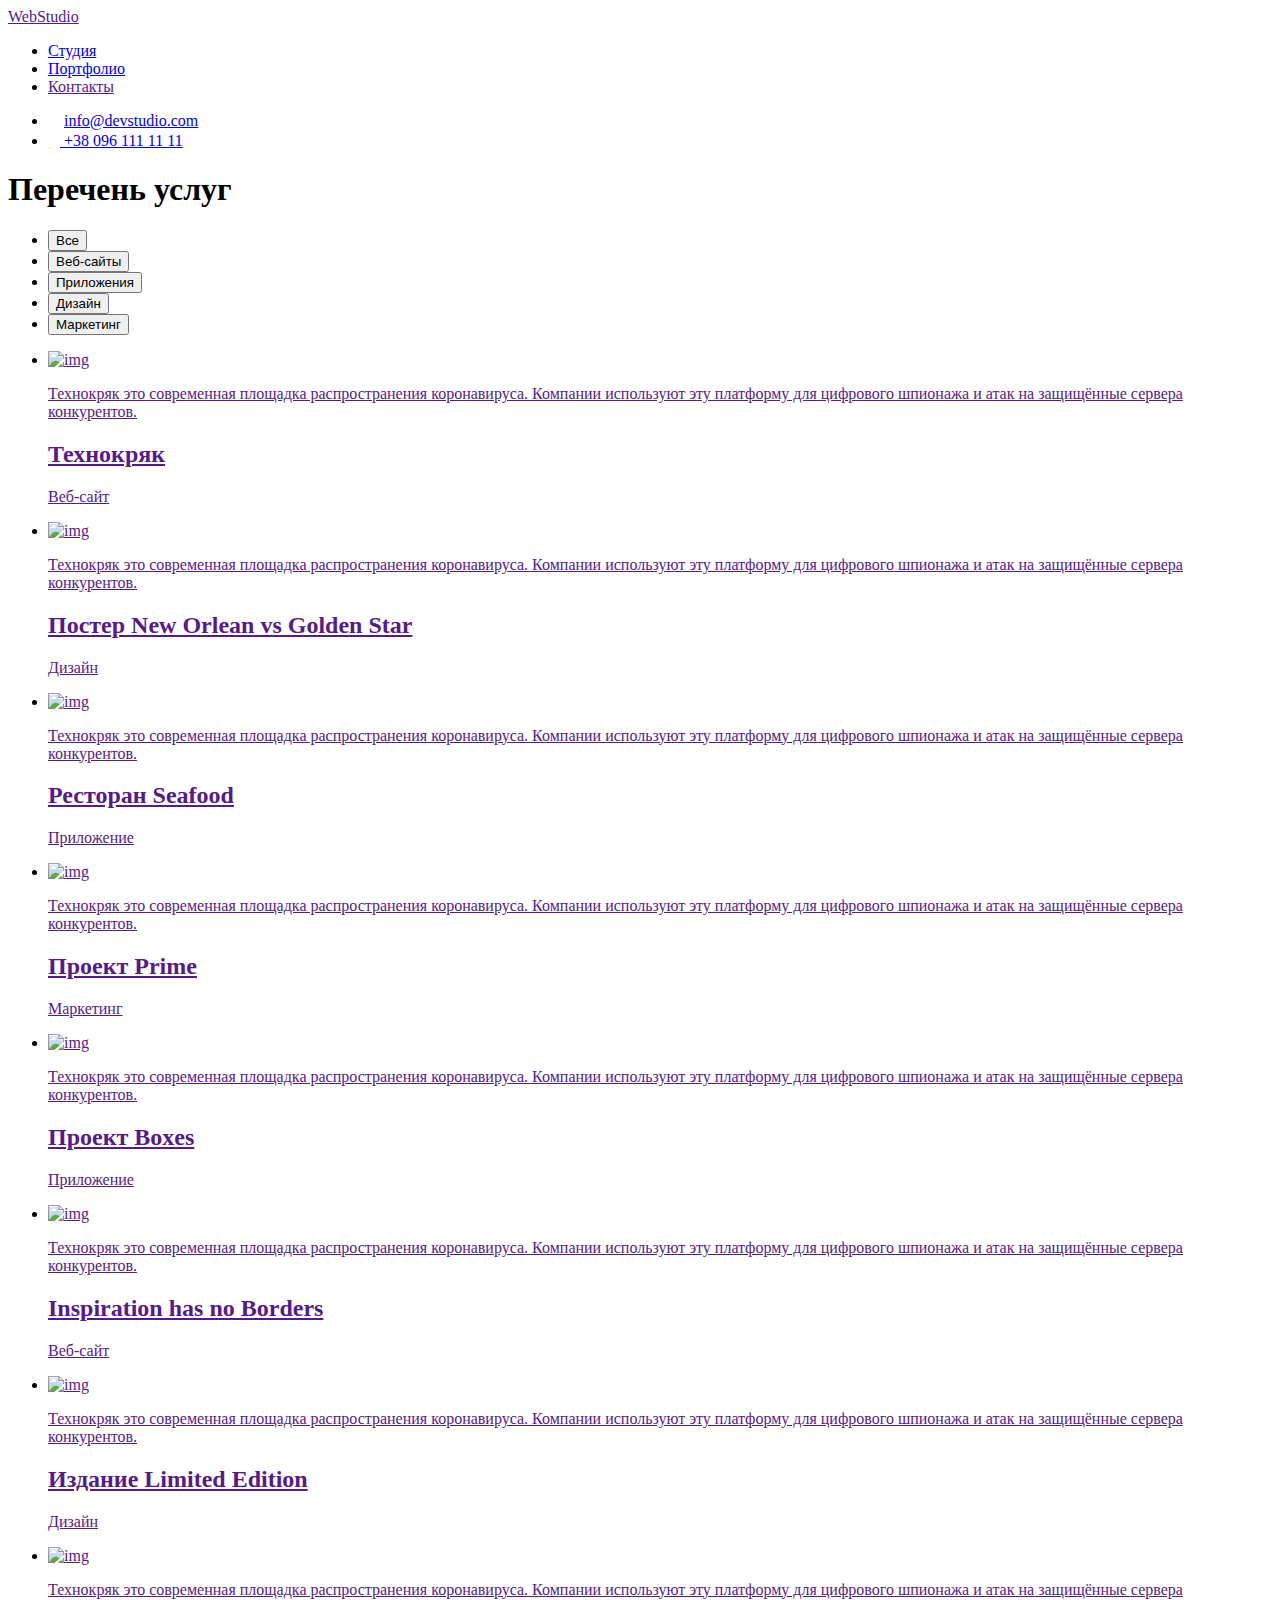
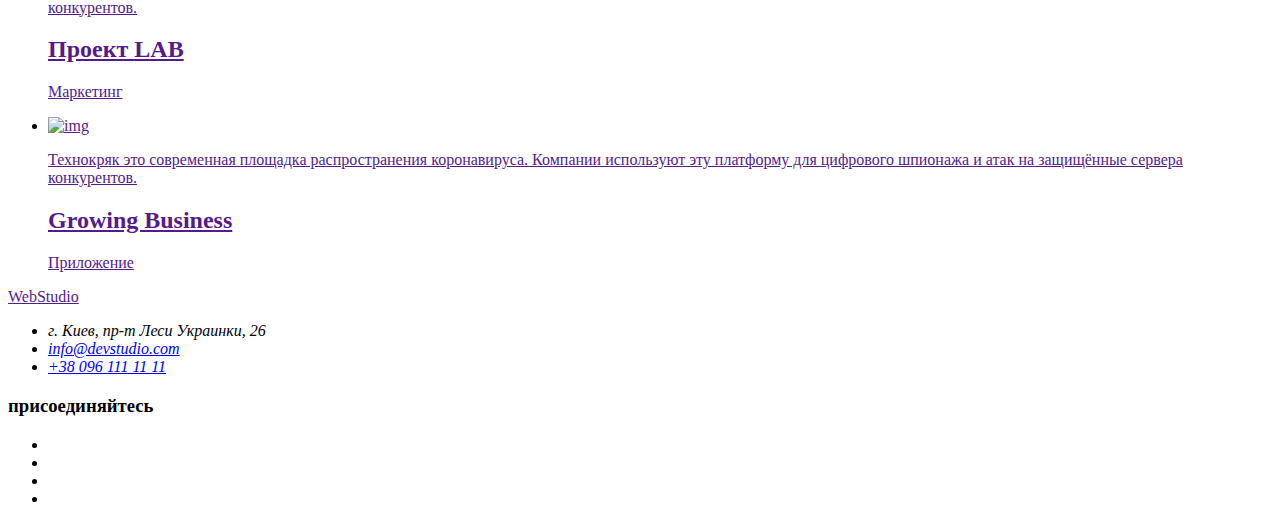
==== portfolio.html @ ac82018b "Create portfolio.html" ====
<!DOCTYPE html>
<html lang="en">

<head>
    <meta charset="UTF-8">
    <meta name="viewport" content="width=device-width, initial-scale=1.0">
    <title>Portfolio</title>
    <link rel="stylesheet" href="https://cdnjs.cloudflare.com/ajax/libs/modern-normalize/1.0.0/modern-normalize.min.css"
        integrity="sha512-ISS7cAi1PEhQ8jnbJpJZMd29NlhNj4AWYyLOSp2CE/CsHxTCu+r+t0D2yoJudVrd0/8fTVPUVDzY5Tvli75u/g=="
        crossorigin="anonymous" />
    <link
        href="https://fonts.googleapis.com/css2?family=Raleway:wght@700&family=Roboto:wght@400;500;700;900&display=swap"
        rel="stylesheet">
    <link rel="stylesheet" href="./CSS/style.css">
</head>

<body>
    <header class="header">
        <div class="cont">
            <div class="container">
                <nav class="link-nav">
                    <a href="./index.html"></a>
                    <a class="logo" href="">Web<span class="logoblak">Studio</span></a>
                    <ul class="site-nav">
                        <li>
                            <a class="link" href="./index.html">Студия</a>
                        </li>
                        <li>
                            <a class="link current" href="./portfolio.html">Портфолио</a>
                        </li>
                        <li>
                            <a class="link" href="">Контакты</a>
                        </li>
                    </ul>
                    <ul class="contact-nav">
                        <li>
                            <a class="lin" href="mailto:info@devstudio.com">
                                <svg class="icon mail" width="16" height="12">
                                    <use xlink:href="./images/icons.svg#envelope"></use>
                                </svg>info@devstudio.com

                            </a>
                        </li>
                        <li>
                            <a class="lin" href="tel:+380961111111">
                                <svg class="icon tel" width="12" height="16">
                                    <use xlink:href="./images/icons.svg#smartphone"></use>
                                </svg>
                                +38 096 111 11 11</a>
                        </li>
                    </ul>
                </nav>
            </div>
        </div>
    </header>
    <main>
        <section class="cards">
            <div class="container">
                <h1 class="visually-hidden">Перечень услуг</h1>
                <ul class="lists-btn">
                    <li class="list-btn"><button class="botton" type="button">Все</button></li>
                    <li class="list-btn"><button class="botton" type="button">Веб-сайты</button></li>
                    <li class="list-btn"><button class="botton" type="button">Приложения</button></li>
                    <li class="list-btn"><button class="botton" type="button">Дизайн</button></li>
                    <li class="list-btn"><button class="botton" type="button">Маркетинг</button></li>
                </ul>
                <ul class="card-set">
                    <li class="item-card">
                        <a href="">
                            <div class="cardsss">
                                <div class="card-thumb">
                                    <img src="./images/img.port/img9.jpg" alt="img">
                                    <div class="card-overlay">
                                        <p class="card-text"> Технокряк это современная площадка распространения
                                            коронавируса.
                                            Компании используют эту платформу для цифрового
                                            шпионажа и атак на защищённые сервера конкурентов.</p>
                                    </div>
                                </div>
                                <div class="card-product">
                                    <h2 class="product">Технокряк</h2>
                                    <p class="product-name">Веб-сайт</p>
                                </div>
                            </div>
                        </a>
                    </li>

                    <li class="item-card">
                        <a href="">
                            <div class="cardsss">
                                <div class="card-thumb">
                                    <img src="./images/img.port/img10.jpg" alt="img">
                                    <div class="card-overlay">
                                        <p class="card-text"> Технокряк это современная площадка распространения
                                            коронавируса.
                                            Компании используют эту платформу для цифрового
                                            шпионажа и атак на защищённые сервера конкурентов.</p>
                                    </div>
                                </div>
                                <div class="card-product">
                                    <h2 class="product">Постер New Orlean vs Golden Star</h2>
                                    <p class="product-name">Дизайн</p>
                                </div>
                            </div>
                        </a>
                    </li>

                    <li class="item-card">
                        <a href="">
                            <div class="cardsss">
                                <div class="card-thumb">
                                    <img src="./images/img.port/img11.jpg" alt="img">
                                    <div class="card-overlay">
                                        <p class="card-text"> Технокряк это современная площадка распространения
                                            коронавируса.
                                            Компании используют эту платформу для цифрового
                                            шпионажа и атак на защищённые сервера конкурентов.</p>
                                    </div>
                                </div>
                                <div class="card-product">
                                    <h2 class="product">Ресторан Seafood</h2>
                                    <p class="product-name">Приложение</p>
                                </div>
                            </div>
                        </a>
                    </li>

                    <li class="item-card">
                        <a href="">
                            <div class="cardsss">
                                <div class="card-thumb">
                                    <img src="./images/img.port/img12.jpg" alt="img">
                                    <div class="card-overlay">
                                        <p class="card-text"> Технокряк это современная площадка распространения
                                            коронавируса.
                                            Компании используют эту платформу для цифрового
                                            шпионажа и атак на защищённые сервера конкурентов.</p>
                                    </div>
                                </div>
                                <div class="card-product">
                                    <h2 class="product">Проект Prime</h2>
                                    <p class="product-name">Маркетинг</p>
                                </div>
                            </div>
                        </a>
                    </li>

                    <li class="item-card">
                        <a href="">
                            <div class="cardsss">
                                <div class="card-thumb">
                                    <img src="./images/img.port/img13.jpg" alt="img">
                                    <div class="card-overlay">
                                        <p class="card-text"> Технокряк это современная площадка распространения
                                            коронавируса.
                                            Компании используют эту платформу для цифрового
                                            шпионажа и атак на защищённые сервера конкурентов.</p>
                                    </div>
                                </div>
                                <div class="card-product">
                                    <h2 class="product">Проект Boxes</h2>
                                    <p class="product-name">Приложение</p>
                                </div>
                            </div>
                        </a>
                    </li>

                    <li class="item-card">
                        <a href="">
                            <div class="cardsss">
                                <div class="card-thumb">
                                    <img src="./images/img.port/img14.jpg" alt="img">
                                    <div class="card-overlay">
                                        <p class="card-text"> Технокряк это современная площадка распространения
                                            коронавируса.
                                            Компании используют эту платформу для цифрового
                                            шпионажа и атак на защищённые сервера конкурентов.</p>
                                    </div>
                                </div>
                                <div class="card-product">
                                    <h2 class="product">Inspiration has no Borders</h2>
                                    <p class="product-name">Веб-сайт</p>
                                </div>
                            </div>
                        </a>
                    </li>

                    <li class="item-card">
                        <a href="">
                            <div class="cardsss">
                                <div class="card-thumb">
                                    <img src="./images/img.port/img15.jpg" alt="img">
                                    <div class="card-overlay">
                                        <p class="card-text"> Технокряк это современная площадка распространения
                                            коронавируса.
                                            Компании используют эту платформу для цифрового
                                            шпионажа и атак на защищённые сервера конкурентов.</p>
                                    </div>
                                </div>
                                <div class="card-product">
                                    <h2 class="product">Издание Limited Edition</h2>
                                    <p class="product-name">Дизайн</p>
                                </div>
                            </div>
                        </a>
                    </li>

                    <li class="item-card">
                        <a href="">
                            <div class="cardsss">
                                <div class="card-thumb">
                                    <img src="./images/img.port/img16.jpg" alt="img">
                                    <div class="card-overlay">
                                        <p class="card-text"> Технокряк это современная площадка распространения
                                            коронавируса.
                                            Компании используют эту платформу для цифрового
                                            шпионажа и атак на защищённые сервера конкурентов.</p>
                                    </div>
                                </div>
                                <div class="card-product">
                                    <h2 class="product">Проект LAB</h2>
                                    <p class="product-name">Маркетинг</p>
                                </div>
                            </div>
                        </a>
                    </li>

                    <li class="item-card">
                        <a href="">
                            <div class="cardsss">
                                <div class="card-thumb">
                                    <img src="./images/img.port/img17.jpg" alt="img">
                                    <div class="card-overlay">
                                        <p class="card-text"> Технокряк это современная площадка распространения
                                            коронавируса.
                                            Компании используют эту платформу для цифрового
                                            шпионажа и атак на защищённые сервера конкурентов.</p>
                                    </div>
                                </div>
                                <div class="card-product">
                                    <h2 class="product">Growing Business</h2>
                                    <p class="product-name">Приложение</p>
                                </div>
                            </div>
                        </a>
                    </li>
                </ul>
            </div>
        </section>
    </main>
    <footer class="footer">
        <div class="container">
            <div class="footer-container">
                <div class="footer-list">
                    <a class="log" href="">Web<span class="logowhite">Studio</span></a>
                    <address>
                        <ul>
                            <li class="address"> г. Киев, пр-т Леси Украинки, 26</li>
                            <li> <a class="mail-nomber" href="mailto:info@devstudio.com">info@devstudio.com</a></li>
                            <li> <a class="mail-nomber" href="tel:+380961111111">+38 096 111 11 11</a></li>
                        </ul>
                    </address>
                </div>
                <div class="socialnetworks">
                    <h3 class="join">присоединяйтесь</h3>
                    <ul class="join-list">
                        <li class="icon-futer">
                            <a class="icon-inst" href="#"></a>
                        </li>
                        <li class="icon-futer">
                            <a class="icon-tvit" href="#"></a>
                        </li>
                        <li class="icon-futer">
                            <a class="icon-feis" href="#"></a>
                        </li>
                        <li class="icon-futer">
                            <a class="icon-lidin" href="#"></a>
                        </li>
                    </ul>
                </div>
            </div>
        </div>
    </footer>
</body>

</html>
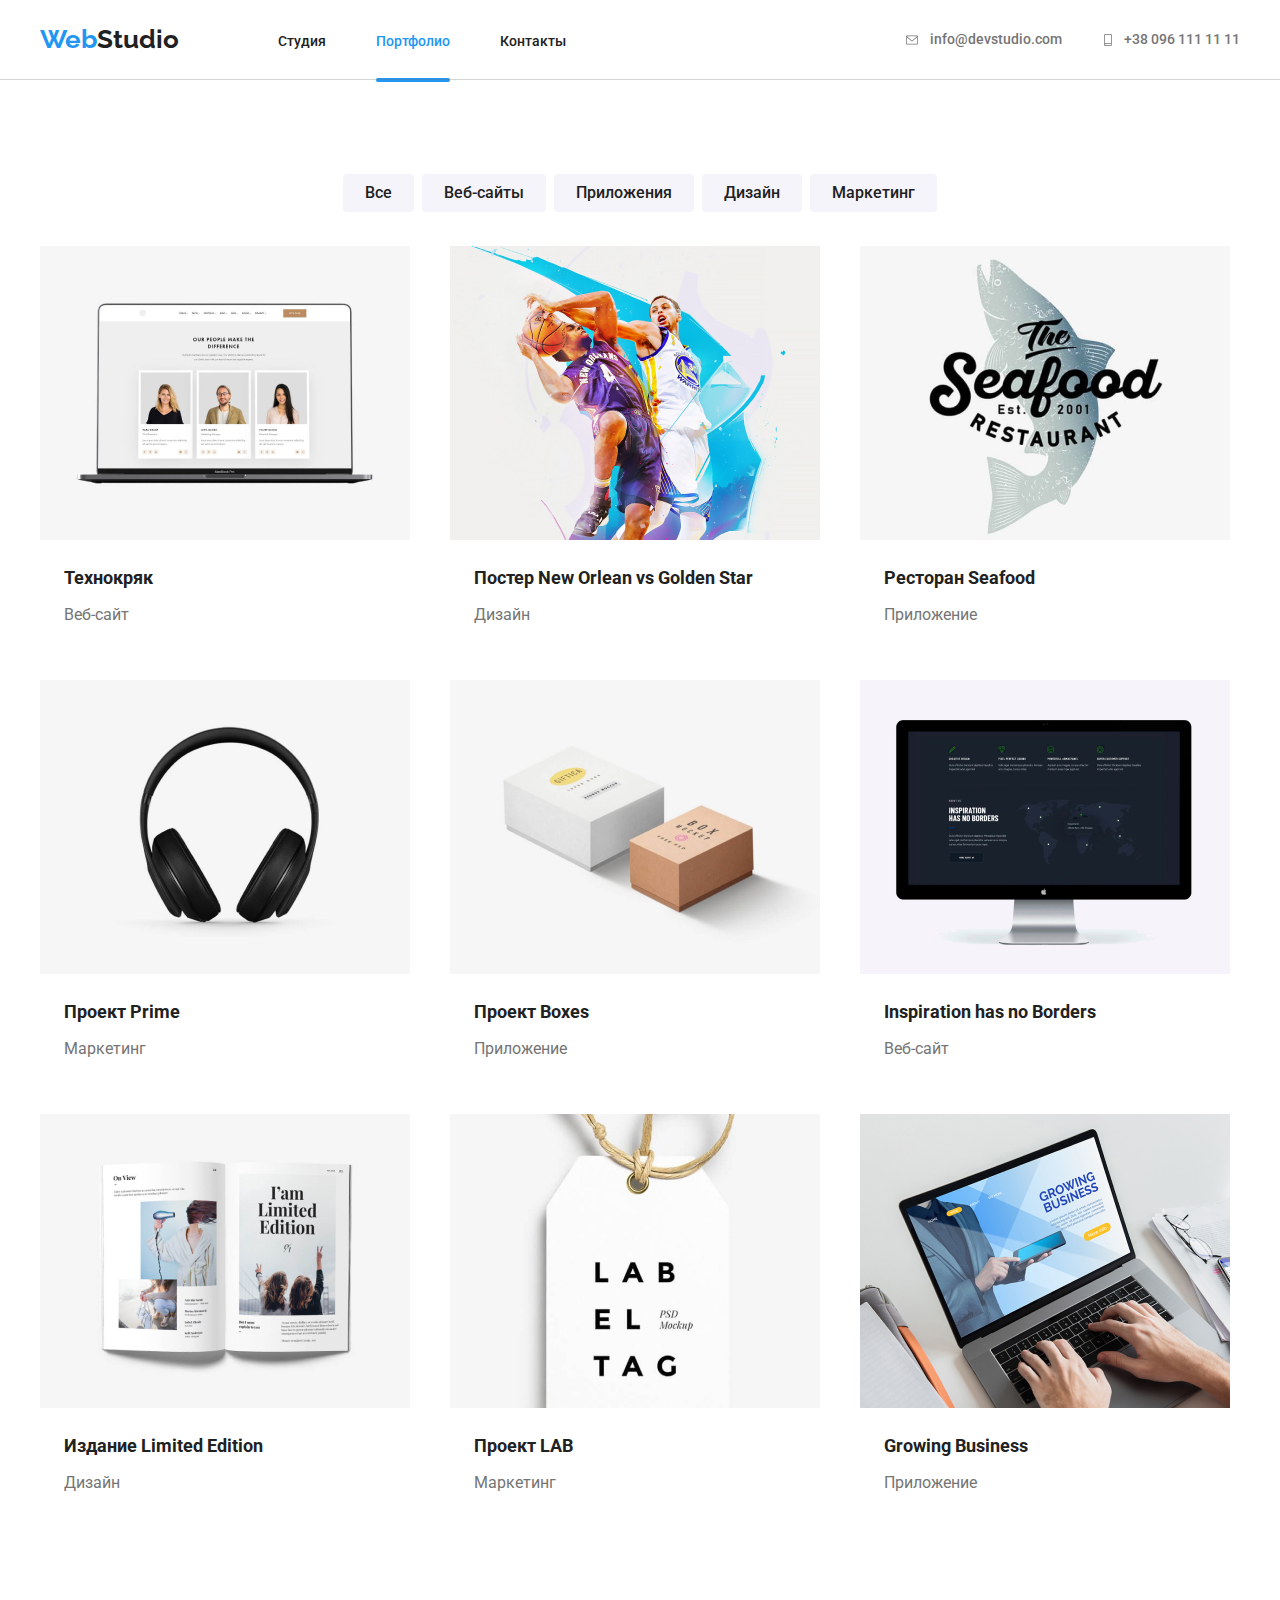
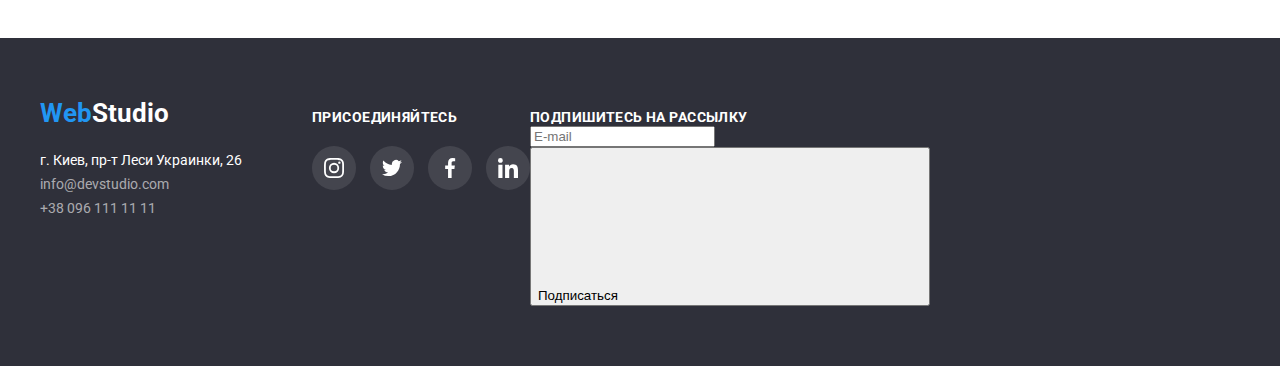
==== commit 636f3434: "Update portfolio.html" ====
--- a/portfolio.html
+++ b/portfolio.html
@@ -278,6 +278,21 @@
                         </li>
                     </ul>
                 </div>
+                <div class="subscription">
+
+                    <h3 class="join">Подпишитесь на рассылку</h3>
+                    <form class="subscription-form">
+                        <input class="subscription-input" type="email" placeholder="E-mail" />
+                        <div class="tu">
+                            <button class="subscription-button" type="submit">Подписаться
+                                <svg class="svgsend">
+                                    <use xlink:href="./images/icons.svg#send">
+                                    </use>
+                                </svg>
+                            </button>
+                        </div>
+                    </form>
+                </div>
             </div>
         </div>
     </footer>
--- a/CSS/style.css
+++ b/CSS/style.css
@@ -0,0 +1,810 @@
+
+:root {
+  --blu-text: #2196F3;
+  --blak-text: #212121;
+  --grey-text: #757575;
+  --white-text: #FFFFFF;
+  --text-color: rgba(255, 255, 255, 0.6);
+  --card-set: 30px;
+  --fon-icon-sum: #F5F4FA;
+  --color-icon: #AFB1B8;
+}
+
+body {
+  font-family: Roboto,sans-serif;
+  font-style: normal;
+  margin: 0;
+}
+
+.container {
+
+  width: 1200px;
+  margin: 0 auto;
+  padding-left: 15px;
+  padding-right: 15px;
+
+  /* outline: 2px solid tomato;*/
+}
+
+ul {
+  padding: 0;
+  margin: 0;
+  list-style: none;
+}
+
+p,
+h1,
+h2,
+h3 {
+  margin: 0;
+}
+
+img {
+  display: block;
+  max-width: 100%;
+  height: auto;
+}
+
+.btn {
+  padding: 9px 32px 9px 32px;
+  display: inline-block;
+  color: var(--white-text);
+
+  /*background-color: var(--blu-text);*/
+  /*box-shadow: 0px 4px 4px rgba(0, 0, 0, 0.15);*/
+  border-radius: 4px;
+
+  font-style: normal;
+  font-weight: 700;
+  font-size: 16px;
+  line-height: 1.87;
+}
+
+header.container, { 
+  display: flex;
+}
+
+.cont {
+  position: relative;
+}
+
+.cont::after {
+  content: "";
+  position: absolute;
+  display: block;
+  width: 100%;
+  height: 1px;
+  left: 0;
+  bottom: 0;
+  background-color: rgba(117, 117, 117,0.3);
+}
+
+.link-nav,
+.site-nav,
+.contact-nav {
+  display: flex;
+}
+
+.site-nav {
+  margin-right: auto;
+}
+
+.site-nav li:nth-child(n+2) {
+  margin-left: 50px;
+} 
+
+.contact-nav li:first-child {
+  margin-right: 40px;
+}
+
+.link-nav {
+  align-items: center;
+}
+
+.header {
+  background-color: #FFFFFF;  
+}
+
+.logo {
+  margin-right: 93px;
+  width: 145px;
+  padding-top: 24px;
+  padding-bottom: 25px;
+  display: inline-block;
+
+  color: var(--blu-text);
+  font-family: Raleway,sans-serif;
+  font-style: normal;
+  font-weight: 700;
+  font-size: 26px;
+  line-height: 1.2;
+  text-decoration: none;
+ 
+}
+
+.logoblak {
+  color: var(--blak-text);
+  font-style: normal;
+  font-weight: bold;
+  font-size: 26px;
+  line-height: 1.2;
+  
+}
+
+
+.site-nav .link.current{
+  color: var(--blu-text);
+} 
+
+.link {
+  margin-top: 32px 16px;
+  display: inline-block;
+   
+  position: relative;
+ 
+  
+  color: var(--blak-text);
+  font-style: normal;
+  font-weight: 500;
+  font-size: 14px;
+  line-height: 1.14;
+  text-decoration: none;
+
+  transition: color 250ms cubic-bezier(0.4, 0, 0.2, 1);
+}
+
+.link:hover {
+  color: var(--blu-text);
+}
+
+
+.link::after{
+  content: "";
+  position: absolute;
+  display: block;
+  width: 100%;
+  height: 4px;
+  left: 0;
+  bottom: -32px;
+  background-color: var(--blu-text);
+  border-radius: 2px;
+  transition: opacity 250ms cubic-bezier(0.4, 0, 0.2, 1);
+  opacity: 0;
+  
+}
+
+.site-nav .link.current::after{
+  opacity: 1;
+}
+
+.link:hover::after {
+  opacity: 1;
+}
+
+
+.lin {
+  padding: 32px 0px;
+  display: flex;
+  align-items: center;
+
+  color: var(--grey-text);
+  font-style: normal;
+  font-weight: 500;
+  font-size: 14px;
+  line-height: 1.14;
+  text-decoration: none;
+
+  transition: color 250ms cubic-bezier(0.4, 0, 0.2, 1);
+}
+
+
+.lin:hover{
+  color: var(--blu-text); 
+  
+}
+
+.mail {
+  fill: currentColor;
+  margin-right: 10px;
+  
+}
+
+.tel{
+  fill: currentColor;
+  margin-right: 10px;
+ 
+}
+
+.section-background {
+
+  padding-top: 200px;
+  padding-bottom: 200px;
+  text-align: center;
+  background-color: #2F303A;
+
+  height: 600px;
+  max-width: 1600px;
+  margin-left: auto;
+  margin-right: auto;
+  background-image: linear-gradient(to right,
+  rgba(47, 48, 58, 0.4),rgba(47, 48, 58, 0.4)),
+    url("../images/heroiimg.jpg");
+  background-size: auto;
+  background-position: center;
+  background-repeat: no-repeat 
+}
+
+.section {
+  margin-bottom: 39px;
+
+  color: var(--white-text);
+  font-style: normal;
+  font-weight: 900;
+  font-size: 44px;
+  line-height: 1.36;
+  
+}
+
+.section-btn {
+  margin: 0 auto;
+  display: inline-block;
+  background-color: var(--blu-text);
+
+  color: var(--white-text);
+  font-style: normal;
+  font-weight: 700;
+  font-size: 16px;
+  line-height: 1.87;
+  text-decoration: none;
+}
+
+.list-text-list {
+  padding-top: 57px;
+}
+
+.list-item-li:nth-child(n + 2){
+  margin-left: 30px;
+  display: block;
+}
+
+.icon-sum {
+  padding: 25px 100px;
+  margin-bottom: 30px;
+  background-color: var(--fon-icon-sum);
+}
+
+.list-item {
+  justify-content: space-between;
+  display: flex;
+
+  /*outline: 2px solid tomato;*/
+}
+ 
+.list {
+  margin-bottom: 10px;
+
+  color: var(--blak-text);
+  font-style: normal;
+  font-weight: bold;
+  font-size: 14px;
+  line-height: 1.14;
+}
+
+.list-text {
+  color: var(--grey-text);
+  font-style: normal;
+  font-weight: normal;
+  font-size: 14px;
+  line-height: 1.7;
+}
+
+.images {
+  padding-top: 106px;
+}
+
+.bold {
+  margin-bottom: 50px;
+
+  color: var(--blak-text); 
+  font-style: normal;
+  font-weight: bold;
+  font-size: 36px;
+  line-height: 1.17;
+  text-align: center;
+}
+
+.list-img {
+  display: flex;
+}
+
+.li-img {
+  position: relative;
+
+  margin-right: 30px;
+  display: block;
+}
+
+.img-thumb {
+  position: relative;
+}
+
+.img-thumb::before {
+  position: absolute;
+  display: inline-block;
+  content: "";
+  width: 100%;
+  height: 70px;
+  bottom: 0;
+ 
+  background-color: rgba(47, 48, 58, 0.8);
+  opacity: 1;
+}
+
+
+.text-img {
+  position: absolute;
+  bottom: 27px;
+  left: 82px;
+
+  font-style: normal;
+  font-weight: bold;
+  font-size: 14px;
+  line-height: 1.14;
+  text-align: center;
+  letter-spacing: 0.03em;
+  text-transform: uppercase;
+
+  color: var(--white-text);
+}
+
+.staff {
+  padding-top: 94px;
+  padding-bottom: 94px ;
+  background-color: #F5F4FA;
+}
+
+.staff-list {
+  display: inline-flex;
+}
+
+.staff-li {
+  box-shadow: 0px 1px 3px rgba(0, 0, 0, 0.12), 0px 1px 1px rgba(0, 0, 0, 0.14), 0px 2px 1px rgba(0, 0, 0, 0.2);
+}
+
+.staff-li:nth-child(n+2){
+  margin-left: 30px;
+}
+
+.staff-text {
+  padding: 30px 32px 30px 32px; ;
+  text-align: center;
+}
+
+.staff-people {
+  margin-bottom: 10px;
+
+  color: var(--blak-text);
+  font-style: normal;
+  font-weight: 500;
+  font-size: 16px;
+  line-height: 1.19;
+}
+
+.profession {
+  margin-bottom: 16px;
+
+  color: var(--grey-text);
+  font-style: normal;
+  font-weight: normal;
+  font-size: 16px;
+  line-height: 1.19;
+}
+
+.social-icons {
+  display: inline-flex ;
+
+  /*padding: 0px 32px 30px 32px;*/ 
+}
+
+.icon-line:nth-child(n+2){
+  margin-left: 10px;
+}
+
+.animals-link {
+  display: flex;
+  width: 44px;
+  height: 44px;
+  justify-content: center;
+  align-items: center;
+  color: var(--color-icon) ;
+
+  transition: color 250ms cubic-bezier(0.4, 0, 0.2, 1),
+    background-color 250ms cubic-bezier(0.4, 0, 0.2, 1);
+    
+}
+
+.animals-link:hover,
+.animals-link:focus{
+  
+  background-color: var(--blu-text);
+  color: var(--white-text);
+  border-radius: 50%;
+}
+
+.animals-icon {
+  fill: currentColor;
+}
+
+.costomers {
+  padding-top: 95px;
+  padding-bottom: 94px;
+}
+
+.icon-clients {
+  padding: 0;
+  margin: 0;
+  list-style: none;
+  display: flex;
+ 
+}
+
+.icon-clients * { 
+  box-sizing: border-box;
+  border-radius: 4px;
+}
+
+
+.icon-clients :nth-child(n+2) {
+  margin-left: 30px
+}
+
+.client-link {
+  display: flex;
+  width: 170px;
+  height: 90px;
+  justify-content: center;
+  align-items: center;
+  color: var(--color-icon) ;
+  border: 1px solid var(--color-icon);
+
+  transition: color 250ms cubic-bezier(0.4, 0, 0.2, 1),
+    border 250ms cubic-bezier(0.4, 0, 0.2, 1);
+}
+
+.client-link:hover,
+.client-link:focus {
+  border: 1px solid var(--blu-text);
+  color: var(--blu-text); 
+}
+
+.client-icon {
+  fill: currentColor;
+}
+
+.footer {
+
+  /*margin-top: 100px;*/
+  padding-top: 60px;
+  padding-bottom: 60px;
+  background-color: #2F303A;
+}
+
+.log {
+  color: var(--blu-text);
+  font-style: normal;
+  font-weight: bold;
+  font-size: 26px;
+  line-height: 1.2;
+  text-decoration: none;
+
+  margin-bottom: 20px;
+  display: block;
+}
+
+.logowhite {
+  color: var(--white-text);
+  font-style: normal;
+  font-weight: bold;
+  font-size: 26px;
+  line-height: 1.19
+}
+
+
+.address {
+
+  color: var(--white-text);
+  font-style: normal;
+  font-weight: normal;
+  font-size: 14px;
+  line-height: 1.7;
+}
+
+.mail-nomber-m {
+  color: var(--text-color);
+  font-style: normal;
+  font-weight: normal;
+  font-size: 14px;
+  line-height: 1.7;
+  text-decoration: none;
+}
+
+.mail-nomber {
+  color: var(--text-color);
+  font-style: normal;
+  font-weight: normal;
+  font-size: 14px;
+  line-height: 1.7;
+  text-decoration: none;
+}
+
+.footer-container {
+  display: flex;
+  align-items: baseline;
+}
+
+.socialnetworks {
+  margin-left: 70px;
+
+  /* padding-left: 70px;
+  padding-top: 72px; */
+}
+
+.footer-list {
+  width: 231;
+}
+
+.join {
+  font-style: normal;
+  font-weight: 700;
+  font-size: 14px;
+  line-height: 1.14;
+  letter-spacing: 0.03em;
+  text-transform: uppercase; 
+  color: var(--white-text);
+
+}
+
+.join-list {
+  margin-top: 20px;
+}
+
+.icon-futer:nth-child(n+2) {
+  margin-left: 10px;
+}
+
+.icon-futer {
+  display: inline-block;
+  width: 44px;
+  height: 44px;
+  background-image: url("../images/icon.svg/instagram22.svg");
+  border-radius: 50%;
+  background-size: 20px;
+  background-repeat: no-repeat;
+  background-position: center;
+  background-color: rgba(255, 255, 255, 0.1);
+
+  transition: background-color 250ms cubic-bezier(0.4, 0, 0.2, 1);
+}
+
+.icon-futer:hover {
+  background-color: var(--blu-text);
+}
+
+.icon-futer:nth-child(1n+2) {
+  background-image: url("../images/icon.svg/twitter11.svg");
+}
+
+.icon-futer:nth-child(2n+3) {
+  background-image: url("../images/icon.svg/facebook11.svg");
+}
+
+.icon-futer:nth-child(3n+4) {
+  background-image: url("../images/icon.svg/linkedin11.svg");
+}
+
+.cards {
+  padding-top: 94px;
+  padding-bottom: 120px;
+}
+ 
+.list-btn:nth-child(n+2) {
+  margin-left: 8px;
+  
+}
+
+.lists-btn {
+  margin-bottom: 34px;
+  justify-content: center;
+  display: flex;
+}
+
+.list-btn :hover{
+  background-color: var(--blu-text);  
+}
+
+.botton {
+  margin: 0 auto;
+  display: inline-block;
+  
+
+  font-family: inherit;
+  color: var(--blak-text);
+  font-style: normal;
+  font-weight: 500;
+  font-size: 16px;
+  line-height: 1.62;
+  text-align: center;
+ 
+
+  background: #F5F4FA;
+  border-radius: 4px;
+  border: none;
+  padding: 6px 22px;
+
+  transition: color 250ms cubic-bezier(0.4, 0, 0.2, 1),
+    background-color 250ms cubic-bezier(0.4, 0, 0.2, 1);
+}
+
+.botton:hover {
+  color: var(--white-text); 
+}
+
+.card-set {
+  display: flex;
+  flex-wrap: wrap;
+
+  /*outline: 2px solid rgb(17, 68, 209);*/
+  list-style: none;
+
+  margin-left: calc( -1 * var(--card-set));
+  margin-top: calc( -1 * var(--card-set));
+}
+
+.item-card {
+  transition: box-shadow 250ms cubic-bezier(0.4, 0, 0.2, 1);
+}
+
+.item-card:hover {
+  box-shadow: 0px 1px 1px rgba(0, 0, 0, 0.12), 0px 4px 4px rgba(0, 0, 0, 0.06), 1px 4px 6px rgba(0, 0, 0, 0.16);
+}
+
+.card-set > .item-card {
+  flex-basis: calc(100% / 3 - 30px);
+  margin-left: var(--card-set);
+  margin-top: var(--card-set);
+
+  /*outline: 1px solid rgb(14, 241, 44);*/
+}
+
+
+.card-overlay {
+  position: absolute;
+ 
+  width: 100%;
+  height: 100%;
+  bottom: 0;
+  background-color: rgba(33, 150, 243, 0.9);
+  
+  transform: translateY(100%);
+  transition: transform 250ms cubic-bezier(0.4, 0, 0.2, 1);
+}
+
+.card-thumb {
+  position: relative;
+  overflow: hidden; 
+}
+
+.card-text {
+  position: absolute;
+
+  width: 322px;
+  top: 50%;
+  left: 50%;
+  transform: translate(-50%,-50%);
+
+  font-style: normal;
+  font-weight: normal;
+  font-size: 18px;
+  line-height: 1.55;
+  letter-spacing: 0.03em;
+  color: var(--white-text);
+}
+
+.cardsss:hover .card-overlay{
+  transform: translateY(0)
+}
+
+.card-product {
+  padding: 20px 24px;
+  text-decoration: none;
+} 
+
+*,
+*::before,
+*::after {
+  text-decoration: none;
+}
+
+.product{
+  color: var(--blak-text);
+  font-style: normal;
+  font-weight: bold;
+  font-size: 18px;
+  line-height: 2;
+  text-decoration: none;
+
+  /*outline: 1px solid rgb(14, 241, 44);*/
+}
+
+.product-name {
+  margin-top: 4px;
+
+  color: var(--grey-text);
+  font-style: normal;
+  font-weight: normal;
+  font-size: 16px;
+  line-height: 1.87;
+  text-decoration: none;
+
+  /* outline: 1px solid rgb(14, 241, 44);*/
+}
+
+.visually-hidden {
+  position: absolute;
+  width: 1px;
+  height: 1px;
+  margin: -1px;
+  border: 0;
+  padding: 0;
+  
+  white-space: nowrap;
+  clip-path: inset(100%);
+  clip: rect(0 0 0 0);
+  overflow: hidden;
+}
+
+.backdrop {
+  position: fixed;
+  left: 0;
+  top: 0;
+  width: 100%;
+  height: 100%;
+  background-color: rgba(0, 0, 0, 0.5);
+
+  opacity: 1;
+  transition: opacity 250ms cubic-bezier(0.4, 0, 0.2, 1);
+}
+
+.backdrop.is-hidden {
+  opacity: 0;
+  pointer-events: none;
+}
+
+.backdrop.is-hidden .modal {
+  transform: translate(-50%,-50%) scale(1.1);
+}
+
+.modal {
+  position: absolute;
+  min-width: 528px;
+  min-height: 581px;
+  background-color: var(--white-text);
+
+  top: 50%;
+  left: 50%;
+  transform: translate(-50%,-50%) scale(1);
+
+  transition: transform 250ms cubic-bezier(0.4, 0, 0.2, 1);
+}
+
+.close {
+  position: absolute;
+  margin-top: 8px;
+  margin-right: 8px;
+  right: 0;
+  width: 30px;
+  height: 30px;
+  background-image: url("../images/icon.svg/close-modal.svg");
+  background-position: center;
+}
+
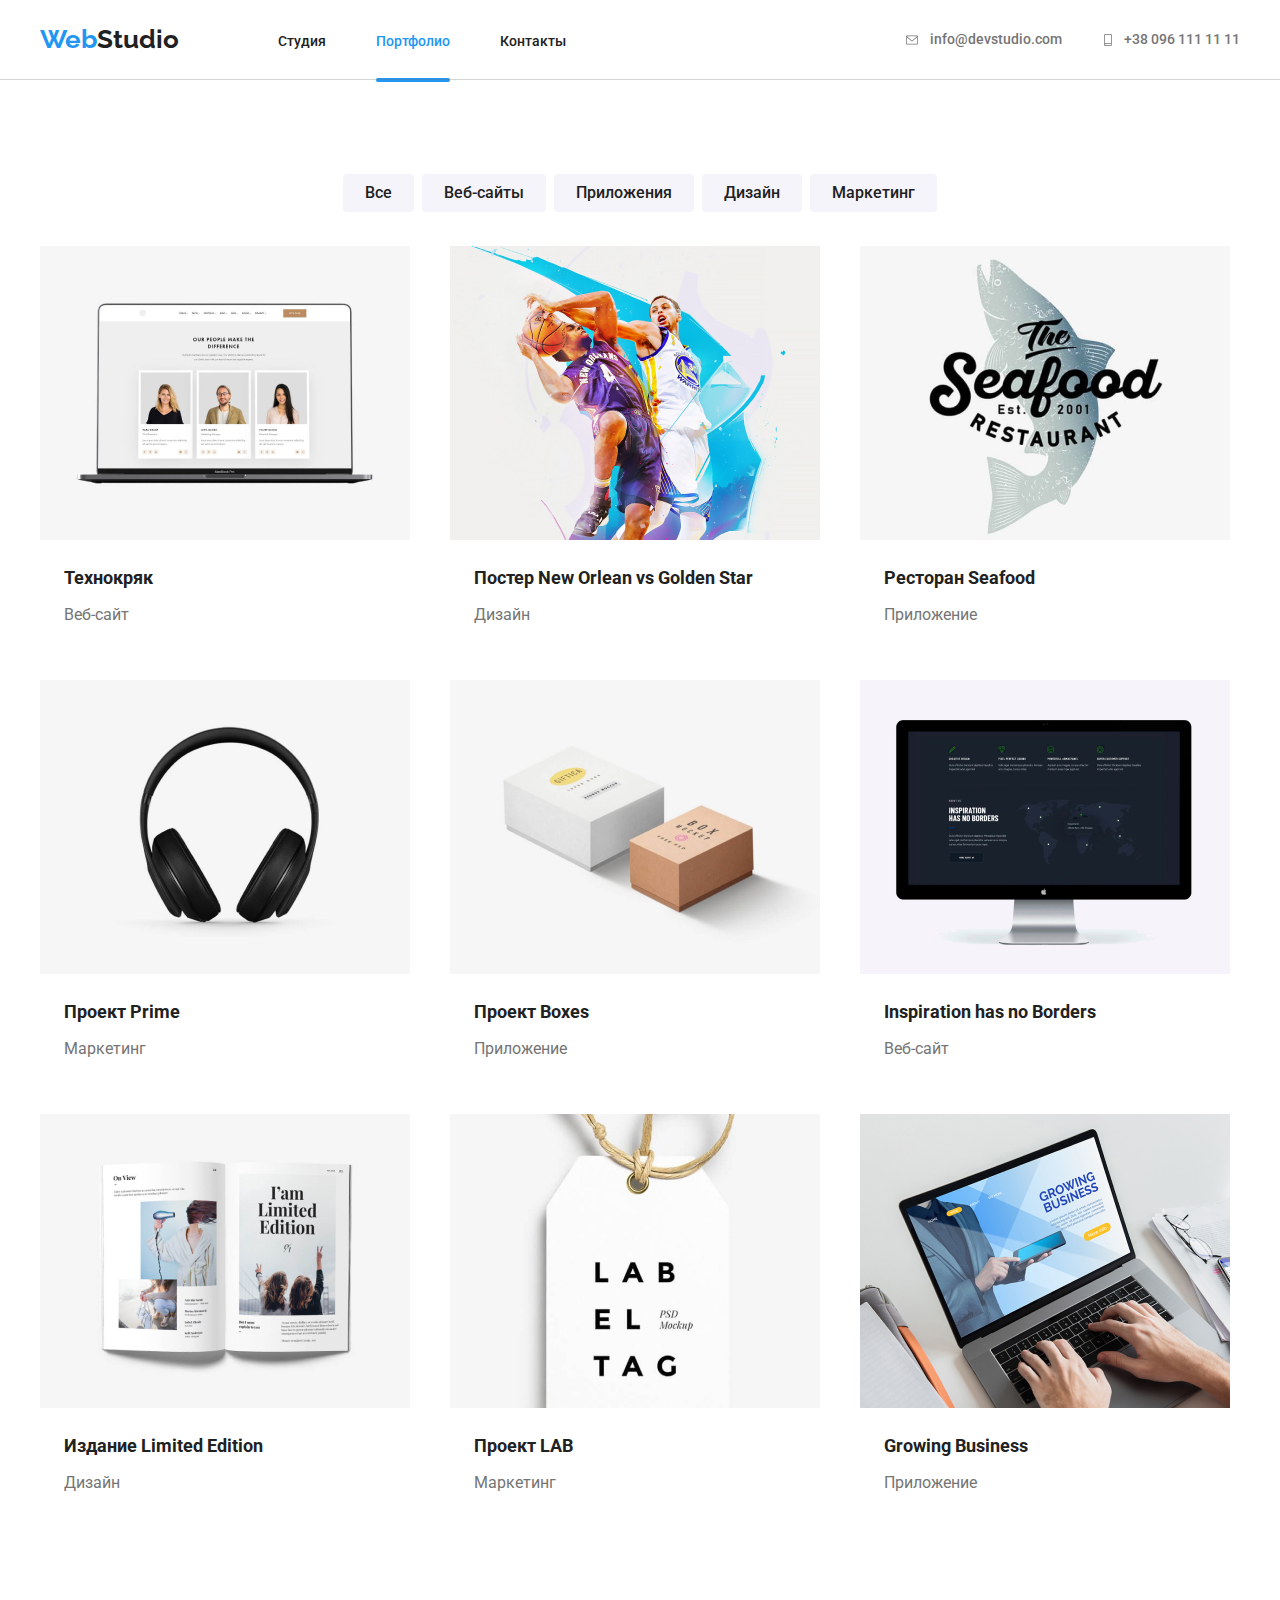
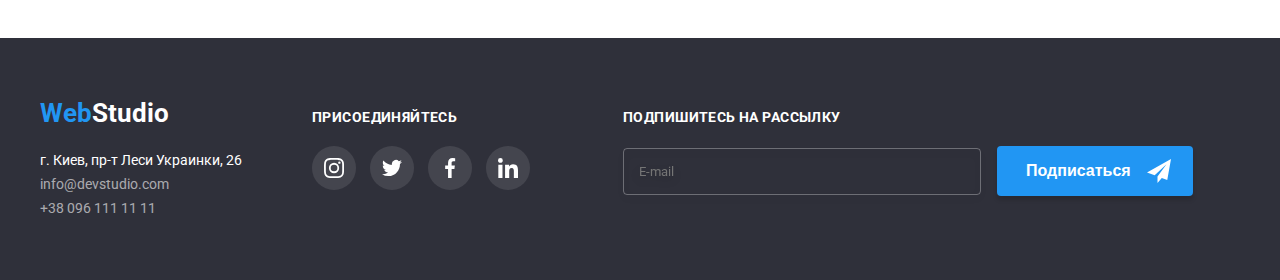
==== commit 95cf389b: "Update portfolio.html" ====
--- a/portfolio.html
+++ b/portfolio.html
@@ -67,7 +67,7 @@
                 <ul class="card-set">
                     <li class="item-card">
                         <a href="">
-                            <div class="cardsss">
+                            <article class="cardsss">
                                 <div class="card-thumb">
                                     <img src="./images/img.port/img9.jpg" alt="img">
                                     <div class="card-overlay">
@@ -81,13 +81,13 @@
                                     <h2 class="product">Технокряк</h2>
                                     <p class="product-name">Веб-сайт</p>
                                 </div>
-                            </div>
-                        </a>
-                    </li>
-
-                    <li class="item-card">
-                        <a href="">
-                            <div class="cardsss">
+                            </article>
+                        </a>
+                    </li>
+
+                    <li class="item-card">
+                        <a href="">
+                            <article class="cardsss">
                                 <div class="card-thumb">
                                     <img src="./images/img.port/img10.jpg" alt="img">
                                     <div class="card-overlay">
@@ -101,13 +101,13 @@
                                     <h2 class="product">Постер New Orlean vs Golden Star</h2>
                                     <p class="product-name">Дизайн</p>
                                 </div>
-                            </div>
-                        </a>
-                    </li>
-
-                    <li class="item-card">
-                        <a href="">
-                            <div class="cardsss">
+                                </darticle>
+                        </a>
+                    </li>
+
+                    <li class="item-card">
+                        <a href="">
+                            <article class="cardsss">
                                 <div class="card-thumb">
                                     <img src="./images/img.port/img11.jpg" alt="img">
                                     <div class="card-overlay">
@@ -121,13 +121,13 @@
                                     <h2 class="product">Ресторан Seafood</h2>
                                     <p class="product-name">Приложение</p>
                                 </div>
-                            </div>
-                        </a>
-                    </li>
-
-                    <li class="item-card">
-                        <a href="">
-                            <div class="cardsss">
+                            </article>
+                        </a>
+                    </li>
+
+                    <li class="item-card">
+                        <a href="">
+                            <article class="cardsss">
                                 <div class="card-thumb">
                                     <img src="./images/img.port/img12.jpg" alt="img">
                                     <div class="card-overlay">
@@ -141,13 +141,13 @@
                                     <h2 class="product">Проект Prime</h2>
                                     <p class="product-name">Маркетинг</p>
                                 </div>
-                            </div>
-                        </a>
-                    </li>
-
-                    <li class="item-card">
-                        <a href="">
-                            <div class="cardsss">
+                            </article>
+                        </a>
+                    </li>
+
+                    <li class="item-card">
+                        <a href="">
+                            <article class="cardsss">
                                 <div class="card-thumb">
                                     <img src="./images/img.port/img13.jpg" alt="img">
                                     <div class="card-overlay">
@@ -161,13 +161,13 @@
                                     <h2 class="product">Проект Boxes</h2>
                                     <p class="product-name">Приложение</p>
                                 </div>
-                            </div>
-                        </a>
-                    </li>
-
-                    <li class="item-card">
-                        <a href="">
-                            <div class="cardsss">
+                            </article>
+                        </a>
+                    </li>
+
+                    <li class="item-card">
+                        <a href="">
+                            <article class="cardsss">
                                 <div class="card-thumb">
                                     <img src="./images/img.port/img14.jpg" alt="img">
                                     <div class="card-overlay">
@@ -181,13 +181,13 @@
                                     <h2 class="product">Inspiration has no Borders</h2>
                                     <p class="product-name">Веб-сайт</p>
                                 </div>
-                            </div>
-                        </a>
-                    </li>
-
-                    <li class="item-card">
-                        <a href="">
-                            <div class="cardsss">
+                            </article>
+                        </a>
+                    </li>
+
+                    <li class="item-card">
+                        <a href="">
+                            <article class="cardsss">
                                 <div class="card-thumb">
                                     <img src="./images/img.port/img15.jpg" alt="img">
                                     <div class="card-overlay">
@@ -201,13 +201,13 @@
                                     <h2 class="product">Издание Limited Edition</h2>
                                     <p class="product-name">Дизайн</p>
                                 </div>
-                            </div>
-                        </a>
-                    </li>
-
-                    <li class="item-card">
-                        <a href="">
-                            <div class="cardsss">
+                            </article>
+                        </a>
+                    </li>
+
+                    <li class="item-card">
+                        <a href="">
+                            <article class="cardsss">
                                 <div class="card-thumb">
                                     <img src="./images/img.port/img16.jpg" alt="img">
                                     <div class="card-overlay">
@@ -221,13 +221,13 @@
                                     <h2 class="product">Проект LAB</h2>
                                     <p class="product-name">Маркетинг</p>
                                 </div>
-                            </div>
-                        </a>
-                    </li>
-
-                    <li class="item-card">
-                        <a href="">
-                            <div class="cardsss">
+                            </article>
+                        </a>
+                    </li>
+
+                    <li class="item-card">
+                        <a href="">
+                            <article class="cardsss">
                                 <div class="card-thumb">
                                     <img src="./images/img.port/img17.jpg" alt="img">
                                     <div class="card-overlay">
@@ -241,7 +241,7 @@
                                     <h2 class="product">Growing Business</h2>
                                     <p class="product-name">Приложение</p>
                                 </div>
-                            </div>
+                            </article>
                         </a>
                     </li>
                 </ul>
--- a/CSS/style.css
+++ b/CSS/style.css
@@ -602,6 +602,61 @@
   background-image: url("../images/icon.svg/linkedin11.svg");
 }
 
+.subscription {
+  margin-left: 93px;
+}
+
+.subscription-form {
+  margin-top: 20px;
+}
+
+.subscription-form .subscription-input {
+  background-color: transparent;
+}
+
+.subscription-input {
+  padding: 15px;
+  width: 358px;
+
+  border: 1px solid rgba(255, 255, 255, 0.3);
+  box-sizing: border-box;
+  filter: drop-shadow(0px 4px 4px rgba(0, 0, 0, 0.15));
+  border-radius: 4px;
+  font-family: inherit;
+  color: var(--white-text);
+}
+
+.tu {
+  position: relative;
+  display: inline-flex;
+}
+
+.subscription-button {
+  margin-left: 12px;
+  padding: 10px 62px 10px 29px;
+
+  font-style: normal;
+  font-weight: 700;
+  font-size: 16px;
+  line-height: 1.87;
+  color: var(--white-text);
+  background-color: var(--blu-text);
+  box-shadow: 0px 4px 4px rgba(0, 0, 0, 0.15);
+  border-radius: 4px;
+  border: none;
+}
+
+.svgsend {
+  position: absolute;
+  width: 24px;
+  height: 24px;
+  top: 50%;
+  right: 10px;
+  transform: translate(-50%,-50%);
+  
+  fill: currentColor;
+}
+
 .cards {
   padding-top: 94px;
   padding-bottom: 120px;
@@ -797,14 +852,182 @@
   transition: transform 250ms cubic-bezier(0.4, 0, 0.2, 1);
 }
 
+.modal-form {
+  position: relative;
+  display: inline-flex;
+  flex-direction: column;
+  max-width: 448px;
+  
+}
+
+.modal-form.input:hover {
+  border-color: currentColor;
+}
+
 .close {
   position: absolute;
-  margin-top: 8px;
-  margin-right: 8px;
-  right: 0;
+  top: 8px;
+  left: 485px;
+  border: 1px solid rgba(33, 33, 33, 0.2);
+  border-radius: 50%;
   width: 30px;
   height: 30px;
-  background-image: url("../images/icon.svg/close-modal.svg");
-  background-position: center;
-}
-
+  transition: color 250ms cubic-bezier(0.4, 0, 0.2, 1);
+}
+
+.modal-form .border-close .svg-close {
+  position: relative;
+  top: 50%;
+  left: 50%;
+  transform: translate(-50%,-50%);
+}
+
+.close:focus,
+.close:hover {
+  color: var(--blu-text);
+}
+
+.svg-close {
+  fill: currentColor;  
+}
+
+.modal-form .close +.svg-close {
+  position: absolute;
+}
+
+.name-grup {
+  width: 100%;
+  margin-top: 40px;
+  margin-left: 35px;
+
+  font-style: normal;
+  font-weight: 700;
+  font-size: 20px;
+  line-height: 1.15;
+
+}
+
+.grup {
+  margin-left: 35px;
+  margin-top: 10px;
+  display: inline-flex;
+  flex-direction: column;
+}
+
+
+.label-grup {
+  font-style: normal;
+  font-weight: 400;
+  font-size: 12px;
+  line-height: 1.17;
+
+  letter-spacing: 0.01em;
+  color: var(--grey-text);
+  
+}
+
+.modal-form .input {
+  width: 100%;
+  padding: 11px;
+  padding-left: 16px;
+  font-family: inherit;
+  border: 1px solid rgba(33, 33, 33, 0.2);
+  box-sizing: border-box;
+  border-radius: 4px;
+  transition: border-color 250ms cubic-bezier(0.4, 0, 0.2, 1);
+}
+
+.modal-form .input:hover{
+  border-color: var(--blu-text);
+}
+
+.modal-form .inputblack {
+  position: relative;
+ 
+}
+
+.modal-form .iconblack {
+  position: absolute;
+  top: 50%;
+  left: 12px;
+  transform: translateY(-50%);
+  
+  transition: fill 250ms cubic-bezier(0.4, 0, 0.2, 1);
+}
+
+.modal-form .input:hover + .iconblack {
+  fill: var(--blu-text);
+}
+
+.modal .modal-form .form-submit {
+  margin-top: 30px;
+  margin-left: 159px;
+
+  font-style: normal;
+  font-weight: 700;
+  font-size: 16px;
+  line-height: 1.87;
+  color: var(--white-text);
+  align-items: center;
+  text-align: center;
+  letter-spacing: 0.06em;
+
+  width: 200px;
+  height: 50px;
+  background-color: var(--blu-text);
+  box-shadow: 0px 4px 4px rgba(0, 0, 0, 0.15);
+  border-radius: 4px;
+  border: none;
+}
+
+.modal-form textarea {
+  display: flex;
+  padding: 12px 16px;
+  font-style: normal;
+  font-weight: normal;
+  font-size: 12px;
+  line-height: 1.17;
+  letter-spacing: 0.01em;
+}
+
+textarea {
+  resize: none;
+}
+
+.end-grup {
+  display: flex;
+  padding-left: 47px;
+  padding-top: 20px;
+ 
+  
+  font-style: normal;
+  font-weight: 400;
+  font-size: 14px;
+  line-height: 1.7;
+  color: var(--grey-text);
+  
+  letter-spacing: 0.03em;
+}
+
+.checkbox-span {
+  color: #2196F3;
+  text-decoration: underline;
+}
+
+.end-grup input[type="checkbox"] {
+  width: 16px;
+  height: 15px;
+  margin-right: 8px;
+} 
+
+.iconchek {
+  width: 15px;
+  height: 15px;
+  display: inline-block;
+  border: 2px solid var(--blak-text);
+}
+
+.checkbox:checked + .iconchek {
+  background-color: var(--blu-text);
+  /* background-image: url("../images/icon.svg/iconcheck.svg"); */
+}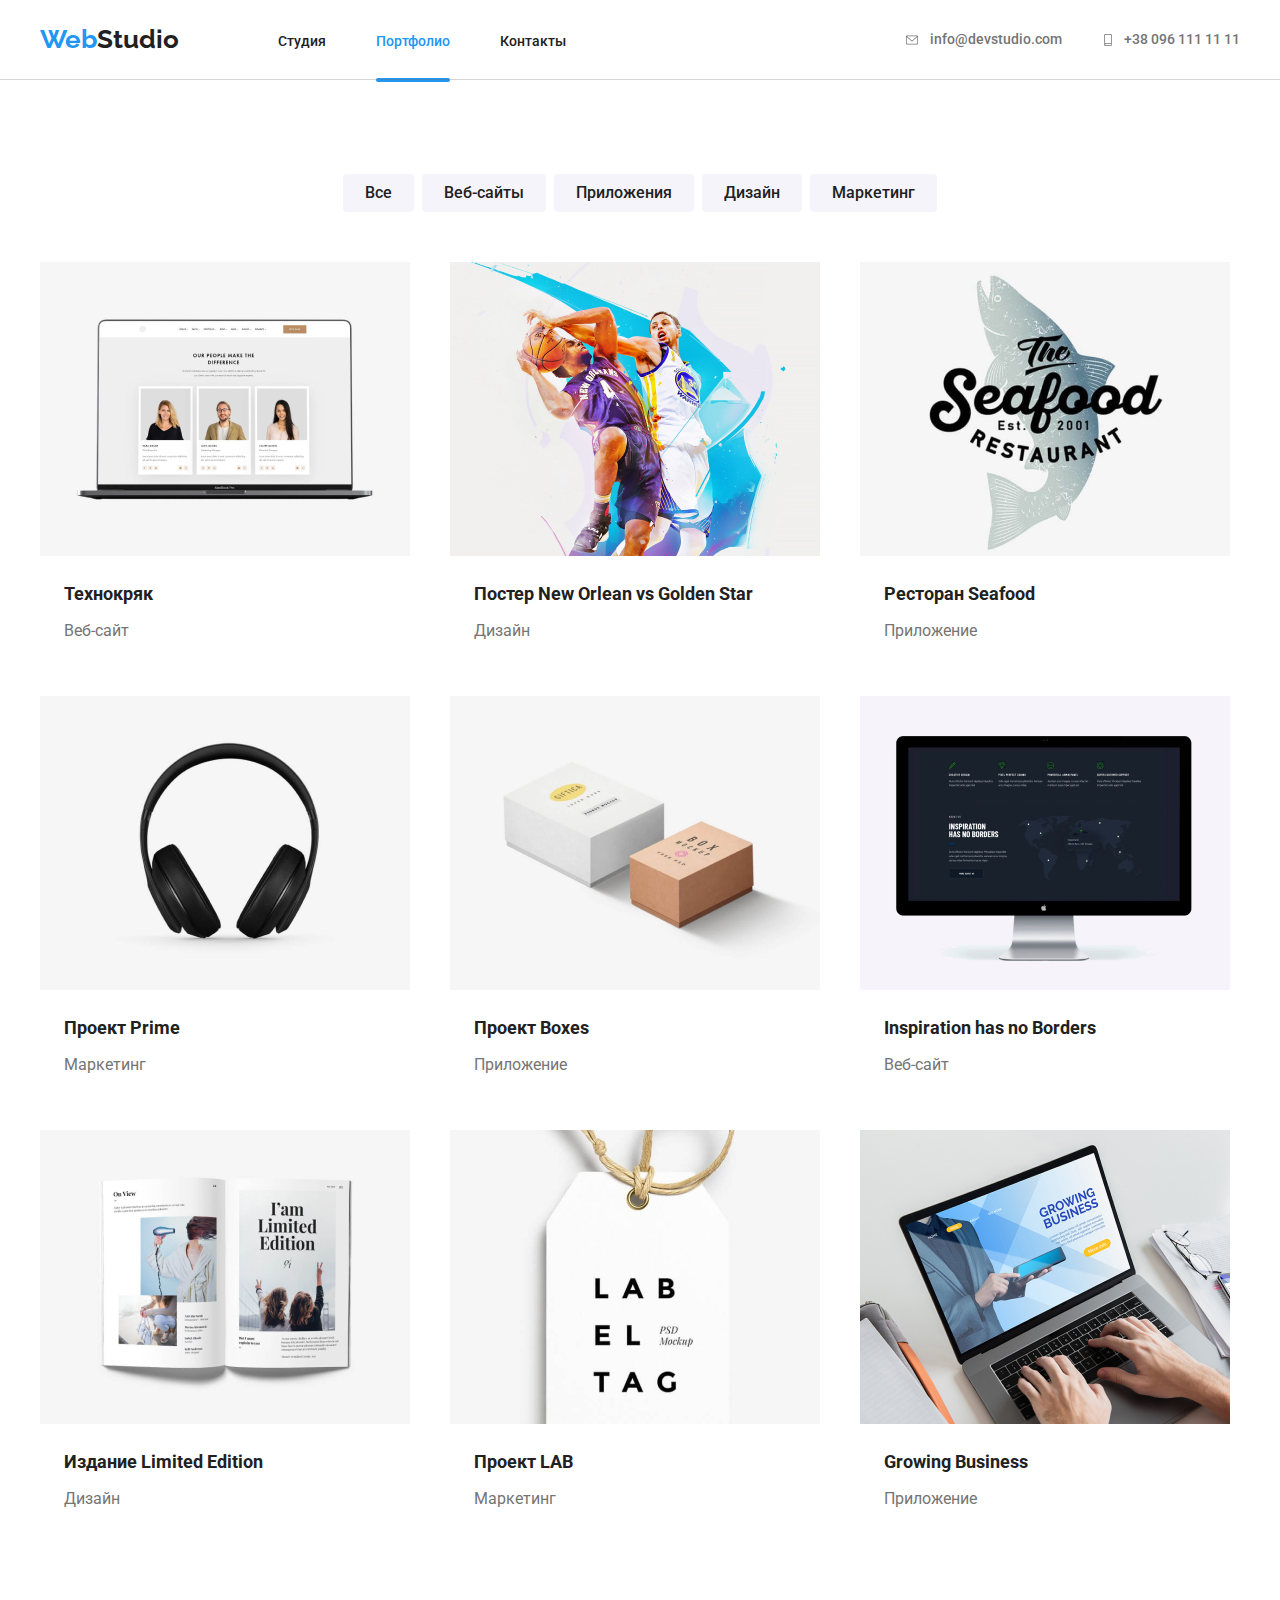
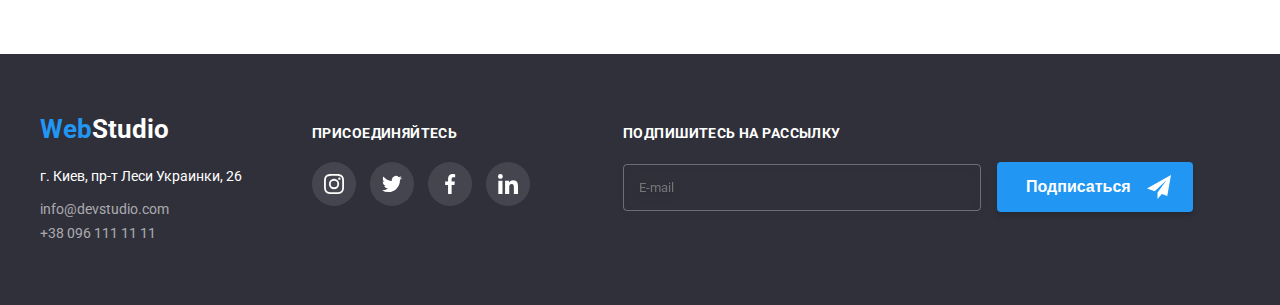
==== commit e23ec4c5: "Update portfolio.html" ====
--- a/portfolio.html
+++ b/portfolio.html
@@ -101,7 +101,7 @@
                                     <h2 class="product">Постер New Orlean vs Golden Star</h2>
                                     <p class="product-name">Дизайн</p>
                                 </div>
-                                </darticle>
+                            </article>
                         </a>
                     </li>
 
--- a/CSS/style.css
+++ b/CSS/style.css
@@ -235,7 +235,11 @@
 }
 
 .section {
+  max-width: 696px;
+  margin: auto;
+  text-transform: uppercase;
   margin-bottom: 39px;
+  
 
   color: var(--white-text);
   font-style: normal;
@@ -249,6 +253,7 @@
   margin: 0 auto;
   display: inline-block;
   background-color: var(--blu-text);
+  border: none;
 
   color: var(--white-text);
   font-style: normal;
@@ -299,7 +304,8 @@
 }
 
 .images {
-  padding-top: 106px;
+  padding-top: 94px;
+  padding-bottom: 94px;
 }
 
 .bold {
@@ -417,6 +423,7 @@
   justify-content: center;
   align-items: center;
   color: var(--color-icon) ;
+  border-radius: 50%;
 
   transition: color 250ms cubic-bezier(0.4, 0, 0.2, 1),
     background-color 250ms cubic-bezier(0.4, 0, 0.2, 1);
@@ -511,6 +518,7 @@
 
 
 .address {
+  margin-bottom: 9px;
 
   color: var(--white-text);
   font-style: normal;
@@ -519,7 +527,12 @@
   line-height: 1.7;
 }
 
+.address-mail {
+  margin-bottom: 9px;
+}
+
 .mail-nomber-m {
+  
   color: var(--text-color);
   font-style: normal;
   font-weight: normal;
@@ -668,7 +681,7 @@
 }
 
 .lists-btn {
-  margin-bottom: 34px;
+  margin-bottom: 50px;
   justify-content: center;
   display: flex;
 }
@@ -856,7 +869,7 @@
   position: relative;
   display: inline-flex;
   flex-direction: column;
-  max-width: 448px;
+  min-width: 448px;
   
 }
 
@@ -929,7 +942,7 @@
 .modal-form .input {
   width: 100%;
   padding: 11px;
-  padding-left: 16px;
+  padding-left: 30px;
   font-family: inherit;
   border: 1px solid rgba(33, 33, 33, 0.2);
   box-sizing: border-box;
@@ -943,15 +956,16 @@
 
 .modal-form .inputblack {
   position: relative;
- 
-}
+}
+
 
 .modal-form .iconblack {
   position: absolute;
-  top: 50%;
+  top: 50%; 
   left: 12px;
   transform: translateY(-50%);
-  
+ 
+ 
   transition: fill 250ms cubic-bezier(0.4, 0, 0.2, 1);
 }
 
@@ -1014,20 +1028,53 @@
   text-decoration: underline;
 }
 
-.end-grup input[type="checkbox"] {
-  width: 16px;
-  height: 15px;
+/* .end-grup input[type="checkbox"] {
+  width: 10px;
+  height: 10px;
   margin-right: 8px;
-} 
+  display: inline-block;
+}  */
+
+/* .chectext {
+  display: block;
+  align-items: center;
+} */
 
 .iconchek {
   width: 15px;
   height: 15px;
   display: inline-block;
-  border: 2px solid var(--blak-text);
-}
+  border: 2px solid black;
+  margin-right: 8px;
+  transition: border 250ms cubic-bezier(0.4, 0, 0.2, 1)
+  
+}
+
 
 .checkbox:checked + .iconchek {
+  border-color: var(--blu-text);
   background-color: var(--blu-text);
-  /* background-image: url("../images/icon.svg/iconcheck.svg"); */
+  background-image: url("../images/icon.svg/iconcheck.svg");
+  background-size: contain;
+  background-origin: border-box;
+  transition: background-color 250ms cubic-bezier(0.4, 0, 0.2, 1);
+}
+
+.checkbox {
+
+  /* position: absolut;
+  -webkit-appearance: none;
+  -moz-appearance: none;
+  appearance: none; */
+  position: absolute;
+  width: 1px;
+  height: 1px;
+  margin: -1px;
+  border: 0;
+  padding: 0;
+  
+  white-space: nowrap;
+  clip-path: inset(100%);
+  clip: rect(0 0 0 0);
+  overflow: hidden;
 }